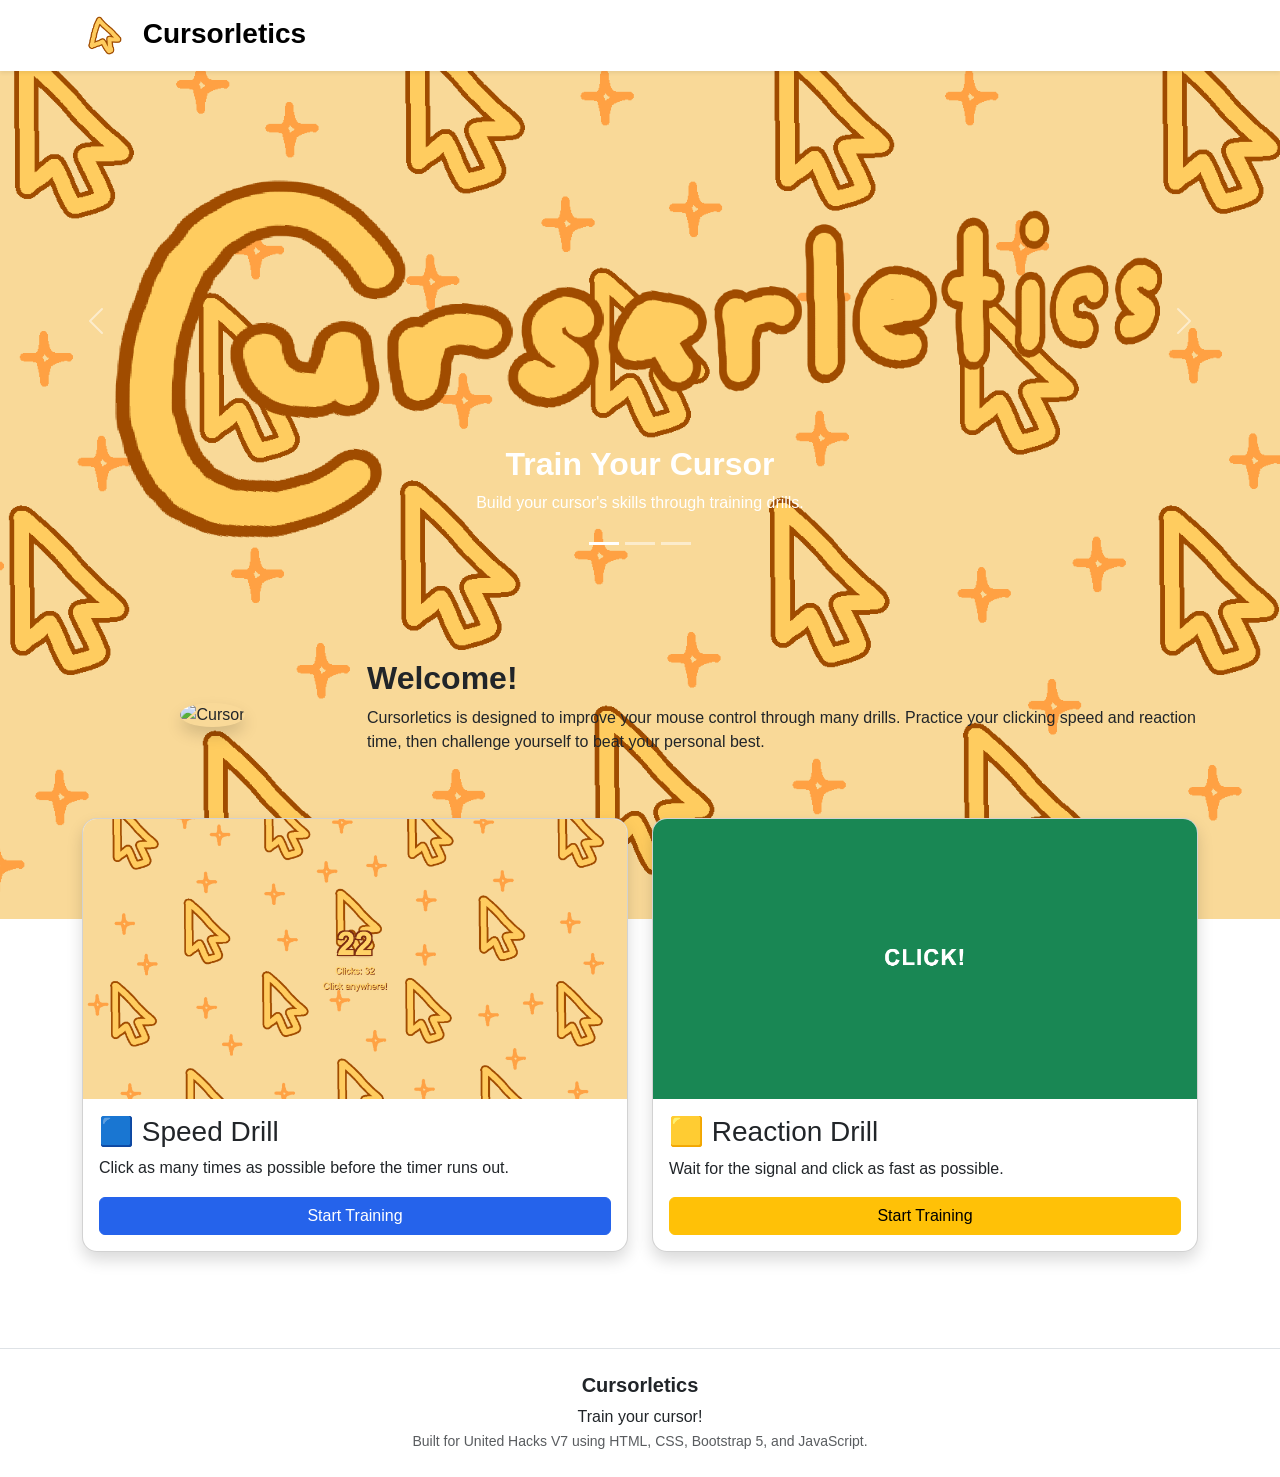
==== index.html @ 6d67061f "CarouselUpdate" ====
<!doctype html>

<html lang="en">
    <head>
        <meta charset="utf-8">
        <meta name="viewport" content="width=device-width, initial-scale=1">
        <title>Cursorletics</title>

        <!-- Bootstrap -->
        <link href="https://cdn.jsdelivr.net/npm/bootstrap@5.3.8/dist/css/bootstrap.min.css" rel="stylesheet">

        <!-- CSS -->
        <link rel="stylesheet" href="style.css">
    </head>

    <body>
        <!--Nav Bar -->
        <nav class="navbar navbar-expand-lg bg-white shadow-sm">
            <div class="container">
                <a class="navbar-brand fw-bold fs-3" href="index.html">
                    <img src="images/CursorleticsLogo.png" width="45" class="me-2">
                    Cursorletics
                </a>
            </div>
        </nav>

        <!-- Carousel -->
        <div id="homepageCarousel" class="carousel slide" data-bs-ride="carousel">
            <div class="carousel-indicators">
                <button type="button" data-bs-target="#homepageCarousel" data-bs-slide-to="0" class="active"></button>
                <button type="button" data-bs-target="#homepageCarousel" data-bs-slide-to="1"></button>
                <button type="button" data-bs-target="#homepageCarousel" data-bs-slide-to="2"></button>
            </div>

            <div class="carousel-inner">
                <div class="carousel-item active">
                    <img src="images/Cursorletics.png" class="d-block w-100" alt="Homepage">
                    <div class="carousel-caption">
                        <h2 class="fw-bold">Train Your Cursor</h2>
                        <p>
                            Build your cursor's skills through training drills.
                        </p>
                    </div>
                </div>

                <div class="carousel-item">
                    <img src="images/SpeedBackground.png" class="d-block w-100" alt="Speed Drill">
                    <div class="carousel-caption">
                        <h2 class="fw-bold">Speed Drill</h2>
                        <p>
                            Improve your clicking speed and beat your personal best.
                        </p>
                    </div>
                </div>

                <div class="carousel-item">
                    <img src="images/ReactionBackground.png" class="d-block w-100" alt="Reaction Drill">
                    <div class="carousel-caption">
                        <h2 class="fw-bold">Reaction Drill</h2>
                        <p>
                            Test your reflexes by reacting as quickly as possible.
                        </p>
                    </div>
                </div>
            </div>

            <button class="carousel-control-prev" type="button"
                data-bs-target="#homepageCarousel" data-bs-slide="prev">
                <span class="carousel-control-prev-icon"></span>
            </button>

            <button class="carousel-control-next" type="button"
                data-bs-target="#homepageCarousel" data-bs-slide="next">
                <span class="carousel-control-next-icon"></span>
            </button>
        </div>

        <!-- Main Content -->
        <main>
            <div class="container py-5">
                <div class="row align-items-center mb-5">
                    <div class="col-lg-3 text-center">
                        <img src="images/default-cursor.png" class="img-fluid rounded-circle shadow" width="180" alt="Cursor">
                    </div>

                    <div class="col-lg-9">
                        <h2 class="fw-bold">Welcome!</h2>
                        <p>
                            Cursorletics is designed to improve your mouse control through many drills.
                            Practice your clicking speed and reaction time, then challenge yourself to beat your personal best.
                        </p>
                    </div>
                </div>

                <!-- Drill Cards -->
                <div class="row g-4">
                    <!-- Speed -->
                    <div class="col-lg-6">
                        <div class="card h-100 shadow">
                            <img src="images/SpeedBackground.png" class="card-img-top" alt="Speed Drill">

                            <div class="card-body d-flex flex-column">
                                <h3 class="card-title">
                                    🟦 Speed Drill
                                </h3>

                                <p class="card-text">
                                    Click as many times as possible before the timer runs out.
                                </p>

                                <a href="speed.html"
                                    class="btn btn-primary mt-auto">
                                    Start Training
                                </a>
                            </div>
                        </div>
                    </div>

                    <!-- Reaction -->
                    <div class="col-lg-6">
                        <div class="card h-100 shadow">

                            <img src="images/ReactionBackground.png" class="card-img-top" alt="Reaction Drill">

                            <div class="card-body d-flex flex-column">
                                <h3 class="card-title">
                                    🟨 Reaction Drill
                                </h3>

                                <p class="card-text">
                                    Wait for the signal and click as fast as possible.
                                </p>

                                <a href="reaction.html"
                                    class="btn btn-warning mt-auto">
                                    Start Training
                                </a>
                            </div>
                        </div>
                    </div>
                </div>
            </div>
        </main>

        <!-- Footer -->
        <footer class="bg-white mt-5 py-4 border-top">
            <div class="container text-center">
                <h5 class="fw-bold mb-2">
                    Cursorletics
                </h5>

                <p class="mb-0">
                    Train your cursor!
                </p>

                <small class="text-muted">
                    Built for United Hacks V7 using HTML, CSS, Bootstrap 5, and JavaScript.
                </small>
            </div>
        </footer>

        <!-- Bootstrap -->
        <script src="https://cdn.jsdelivr.net/npm/bootstrap@5.3.8/dist/js/bootstrap.bundle.min.js"></script>
    </body>
</html>
---- style.css ----
html, body {
    height: 100%;
    margin: 0;
}

body {
    font-family: Arial, Helvetica, sans-serif;
    overflow-x: hidden;
    background-image: url("images/Background.png");
    background-size: 110% auto;
    background-position: center center;
    background-repeat: no-repeat;
    animation: backgroundFloat 10s ease-in-out infinite;
}

@keyframes backgroundFloat {
    0%, 100% {
        background-position: center center;
    }

    50% {
        background-position: center 53%;
    }
}

#homepageCarousel {
    margin-bottom: 40px;
}

.carousel-item img {
    height: 500px;
    object-fit: cover;
}

.card {
    border-radius: 15px;
    overflow: hidden;
}

.btn-primary {
    background-color: #2563EB;
    border-color: #2563EB;
}

.btn-primary:hover {
    background-color: #38BDF8;
    border-color: #38BDF8;
}

footer {
    background-color: rgba(255,255,255,0.9) !important;
}

.custom-nav {
    background-color: rgba(255,255,255,0.85);
    backdrop-filter: blur(10px);
}

.custom-footer {
    background-color: rgba(255,255,255,0.85);
    backdrop-filter: blur(10px);
}
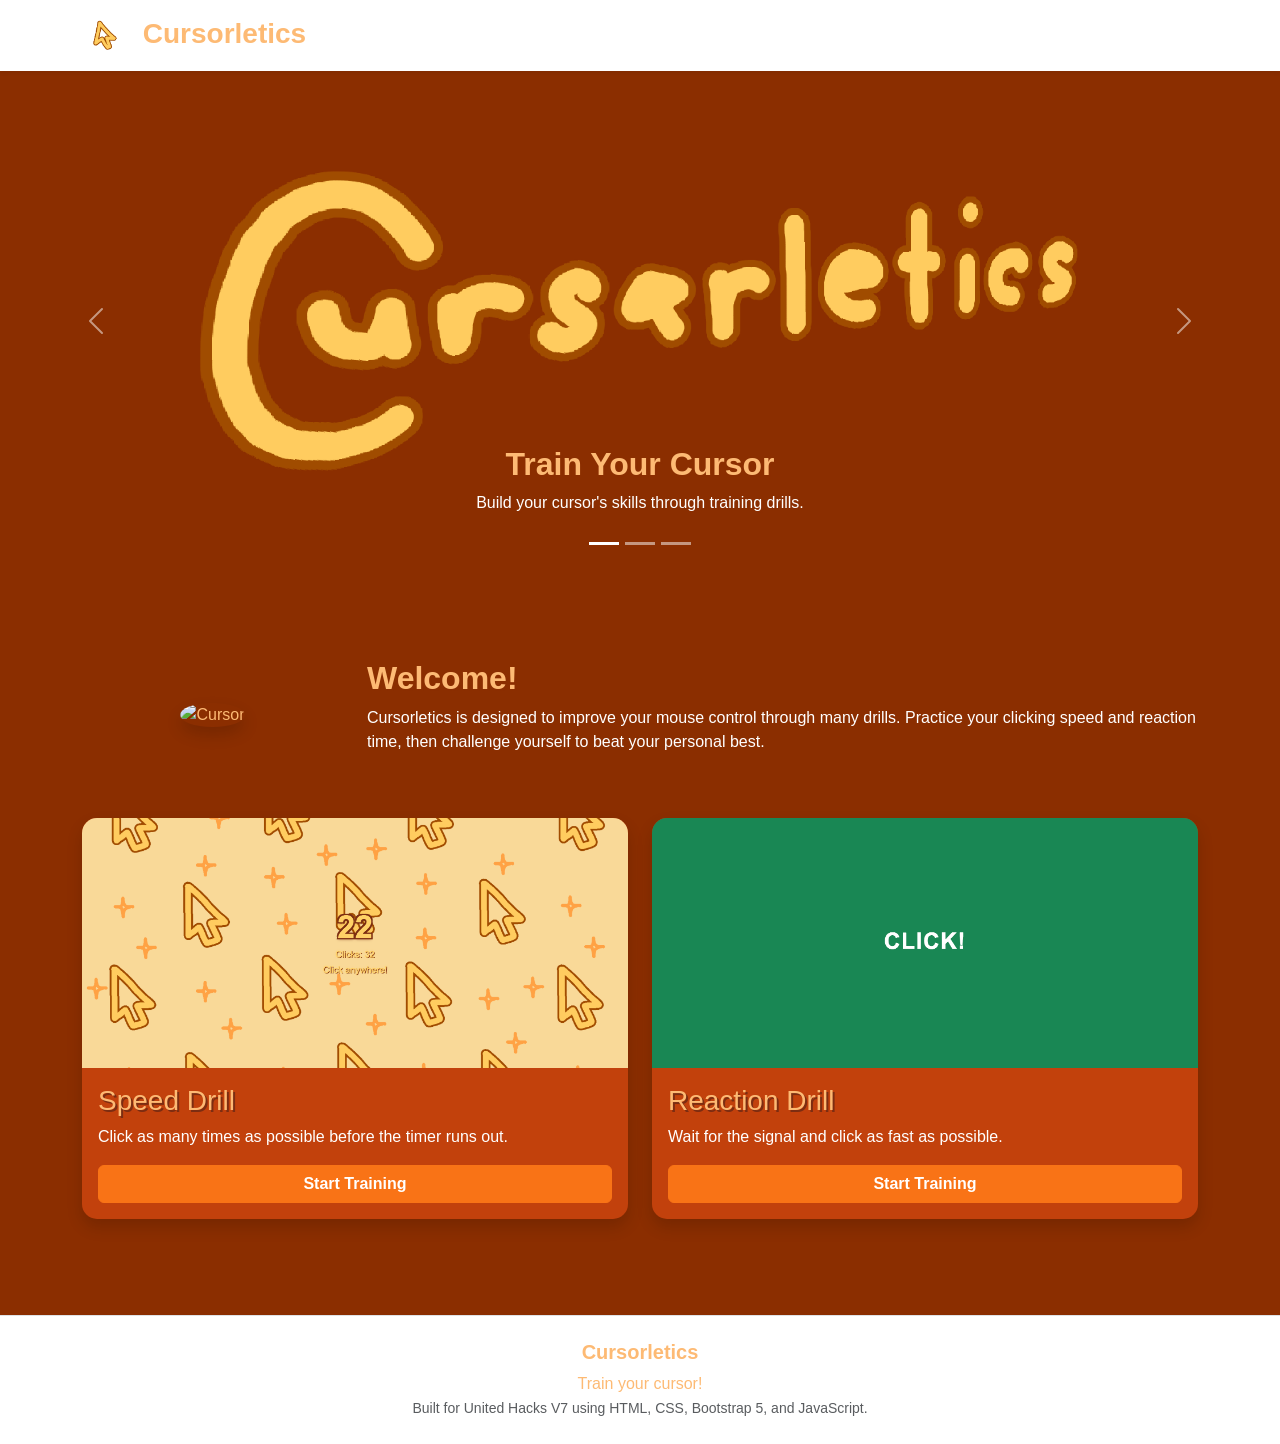
==== commit a99591d4: "HomepageRevamp" ====
--- a/index.html
+++ b/index.html
@@ -96,12 +96,13 @@
                 <div class="row g-4">
                     <!-- Speed -->
                     <div class="col-lg-6">
-                        <div class="card h-100 shadow">
-                            <img src="images/SpeedBackground.png" class="card-img-top" alt="Speed Drill">
-
+                        <div class="card h-100 shadow cursor-card">
+                            <img src="images/SpeedBackground.png" 
+                                class="card-img-top" 
+                                alt="Speed Drill">
                             <div class="card-body d-flex flex-column">
                                 <h3 class="card-title">
-                                    🟦 Speed Drill
+                                    Speed Drill
                                 </h3>
 
                                 <p class="card-text">
@@ -109,7 +110,7 @@
                                 </p>
 
                                 <a href="speed.html"
-                                    class="btn btn-primary mt-auto">
+                                    class="btn btn-orange mt-auto">
                                     Start Training
                                 </a>
                             </div>
@@ -118,13 +119,14 @@
 
                     <!-- Reaction -->
                     <div class="col-lg-6">
-                        <div class="card h-100 shadow">
-
-                            <img src="images/ReactionBackground.png" class="card-img-top" alt="Reaction Drill">
+                        <div class="card h-100 shadow cursor-card">
+                            <img src="images/ReactionBackground.png" 
+                                class="card-img-top" 
+                                alt="Reaction Drill">
 
                             <div class="card-body d-flex flex-column">
                                 <h3 class="card-title">
-                                    🟨 Reaction Drill
+                                    Reaction Drill
                                 </h3>
 
                                 <p class="card-text">
@@ -132,7 +134,7 @@
                                 </p>
 
                                 <a href="reaction.html"
-                                    class="btn btn-warning mt-auto">
+                                    class="btn btn-orange mt-auto">
                                     Start Training
                                 </a>
                             </div>
--- a/style.css
+++ b/style.css
@@ -6,57 +6,107 @@
 body {
     font-family: Arial, Helvetica, sans-serif;
     overflow-x: hidden;
-    background-image: url("images/Background.png");
-    background-size: 110% auto;
-    background-position: center center;
-    background-repeat: no-repeat;
-    animation: backgroundFloat 10s ease-in-out infinite;
+    background-color: #8B2E00;
+    color: #FDBA74;
 }
 
-@keyframes backgroundFloat {
-    0%, 100% {
-        background-position: center center;
-    }
+.custom-nav {
+    background-color: rgba(139,46,0,0.85);
+    backdrop-filter: blur(10px);
+}
 
-    50% {
-        background-position: center 53%;
-    }
+.navbar-brand {
+    color: #FDBA74 !important;
+}
+
+.navbar-brand:hover {
+    color: #FB923C !important;
 }
 
 #homepageCarousel {
-    margin-bottom: 40px;
+    margin-bottom:40px;
 }
 
 .carousel-item img {
-    height: 500px;
-    object-fit: cover;
+    height:500px;
+    object-fit:cover;
 }
 
-.card {
-    border-radius: 15px;
-    overflow: hidden;
+.carousel-caption {
+    text-shadow:
+        2px 2px 0 #8B2E00;
 }
 
-.btn-primary {
-    background-color: #2563EB;
-    border-color: #2563EB;
+.carousel-caption h2 {
+    color:#FDBA74;
 }
 
-.btn-primary:hover {
-    background-color: #38BDF8;
-    border-color: #38BDF8;
+.carousel-caption p {
+    color:white;
 }
 
-footer {
-    background-color: rgba(255,255,255,0.9) !important;
+main h2 {
+    color:#FDBA74;
+    text-shadow: 2px 2px 0 #8B2E00;
 }
 
-.custom-nav {
-    background-color: rgba(255,255,255,0.85);
-    backdrop-filter: blur(10px);
+main p {
+    color:white;
+}
+
+.cursor-card {
+    background-color:#C2410C;
+    border:none;
+    border-radius:15px;
+    overflow:hidden;
+    transition:
+        transform 0.3s ease,
+        box-shadow 0.3s ease;
+}
+
+.cursor-card:hover {
+    transform:translateY(-8px);
+    box-shadow: 0 10px 25px rgba(0,0,0,0.35);
+}
+
+.card-img-top {
+    height:250px;
+    object-fit:cover;
+}
+
+.card-body {
+    color:#FDBA74;
+}
+
+.card-title {
+    color:#FDBA74;
+    text-shadow: 2px 2px 0 #7C2D12;
+
+}
+
+.card-text {
+    color:white;
+}
+
+.btn-orange {
+    background-color:#F97316;
+    border-color:#F97316;
+    color:white;
+    font-weight:bold;
+}
+
+.btn-orange:hover {
+    background-color:#FB923C;
+    border-color:#FB923C;
+    color:#7C2D12;
 }
 
 .custom-footer {
-    background-color: rgba(255,255,255,0.85);
-    backdrop-filter: blur(10px);
+    background-color:rgba(124,45,18,0.9);
+    backdrop-filter:blur(10px);
+    color:#FDBA74;
+}
+
+.custom-footer p {
+    color:white;
 }
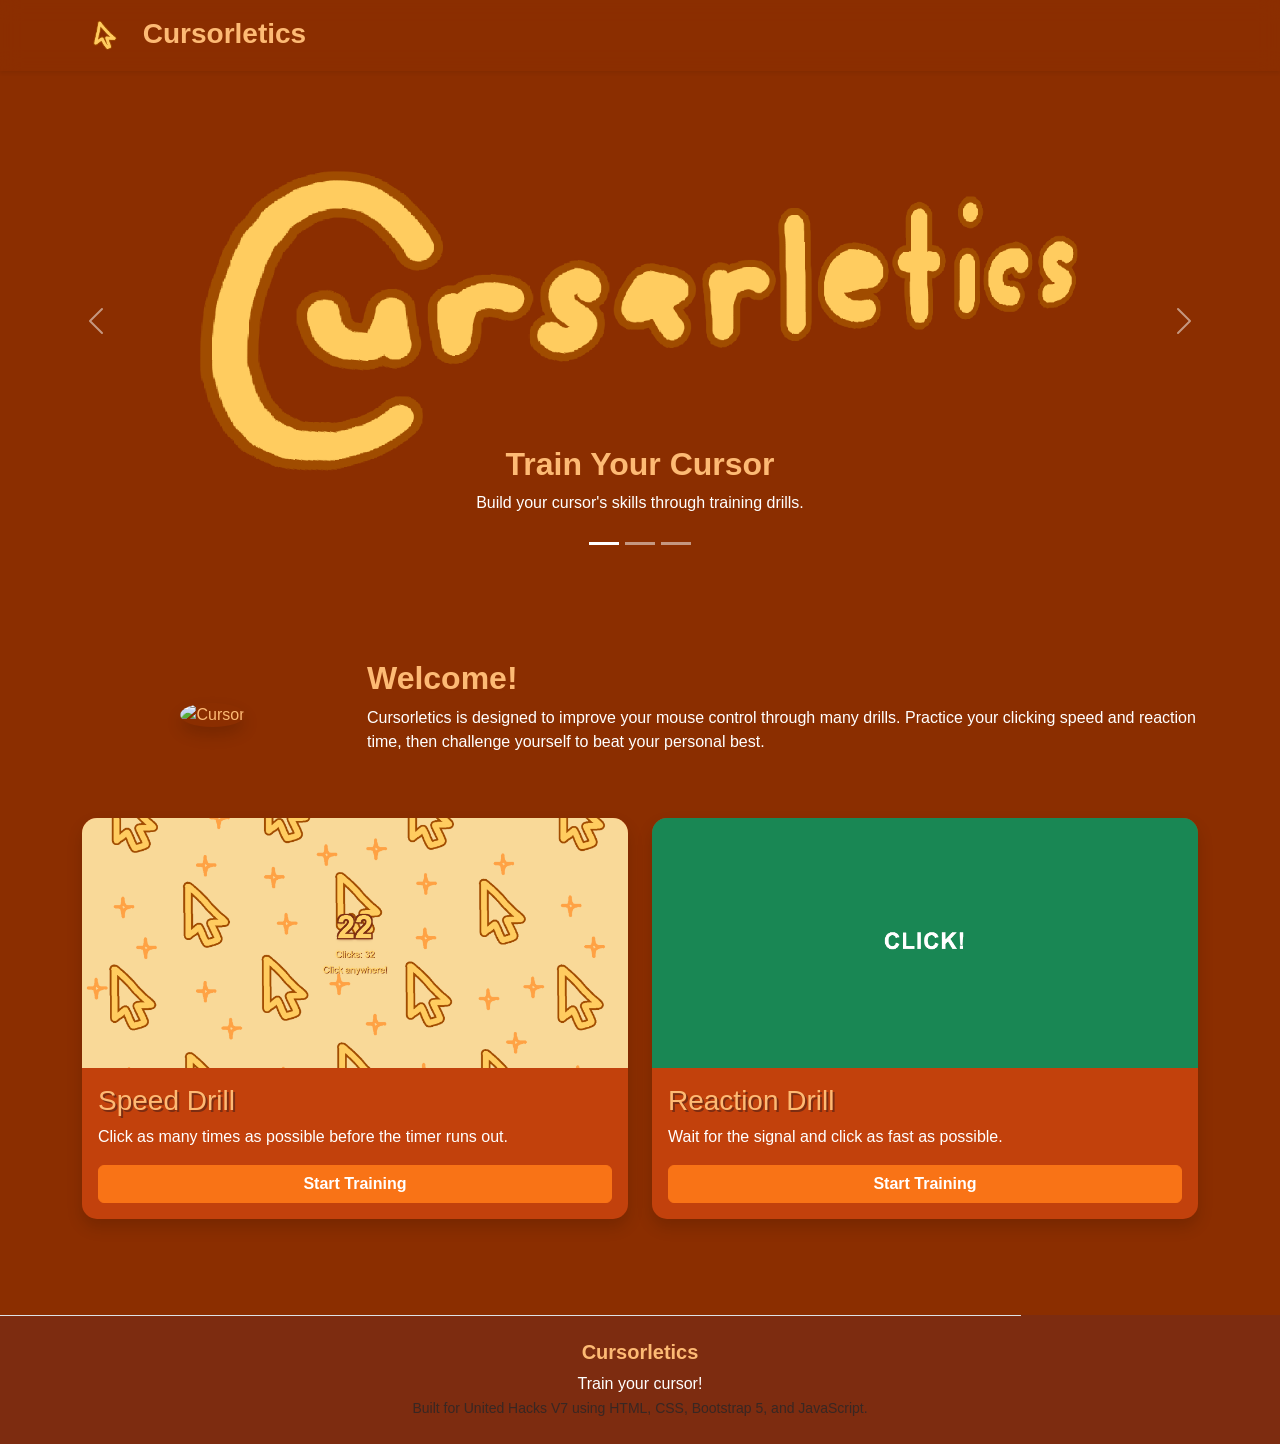
==== commit 6a5c3474: "HomepageRevamp2" ====
--- a/index.html
+++ b/index.html
@@ -15,7 +15,7 @@
 
     <body>
         <!--Nav Bar -->
-        <nav class="navbar navbar-expand-lg bg-white shadow-sm">
+        <nav class="navbar navbar-expand-lg shadow-sm custom-nav">
             <div class="container">
                 <a class="navbar-brand fw-bold fs-3" href="index.html">
                     <img src="images/CursorleticsLogo.png" width="45" class="me-2">
@@ -145,7 +145,7 @@
         </main>
 
         <!-- Footer -->
-        <footer class="bg-white mt-5 py-4 border-top">
+        <footer class="mt-5 py-4 border-top custom-footer">
             <div class="container text-center">
                 <h5 class="fw-bold mb-2">
                     Cursorletics
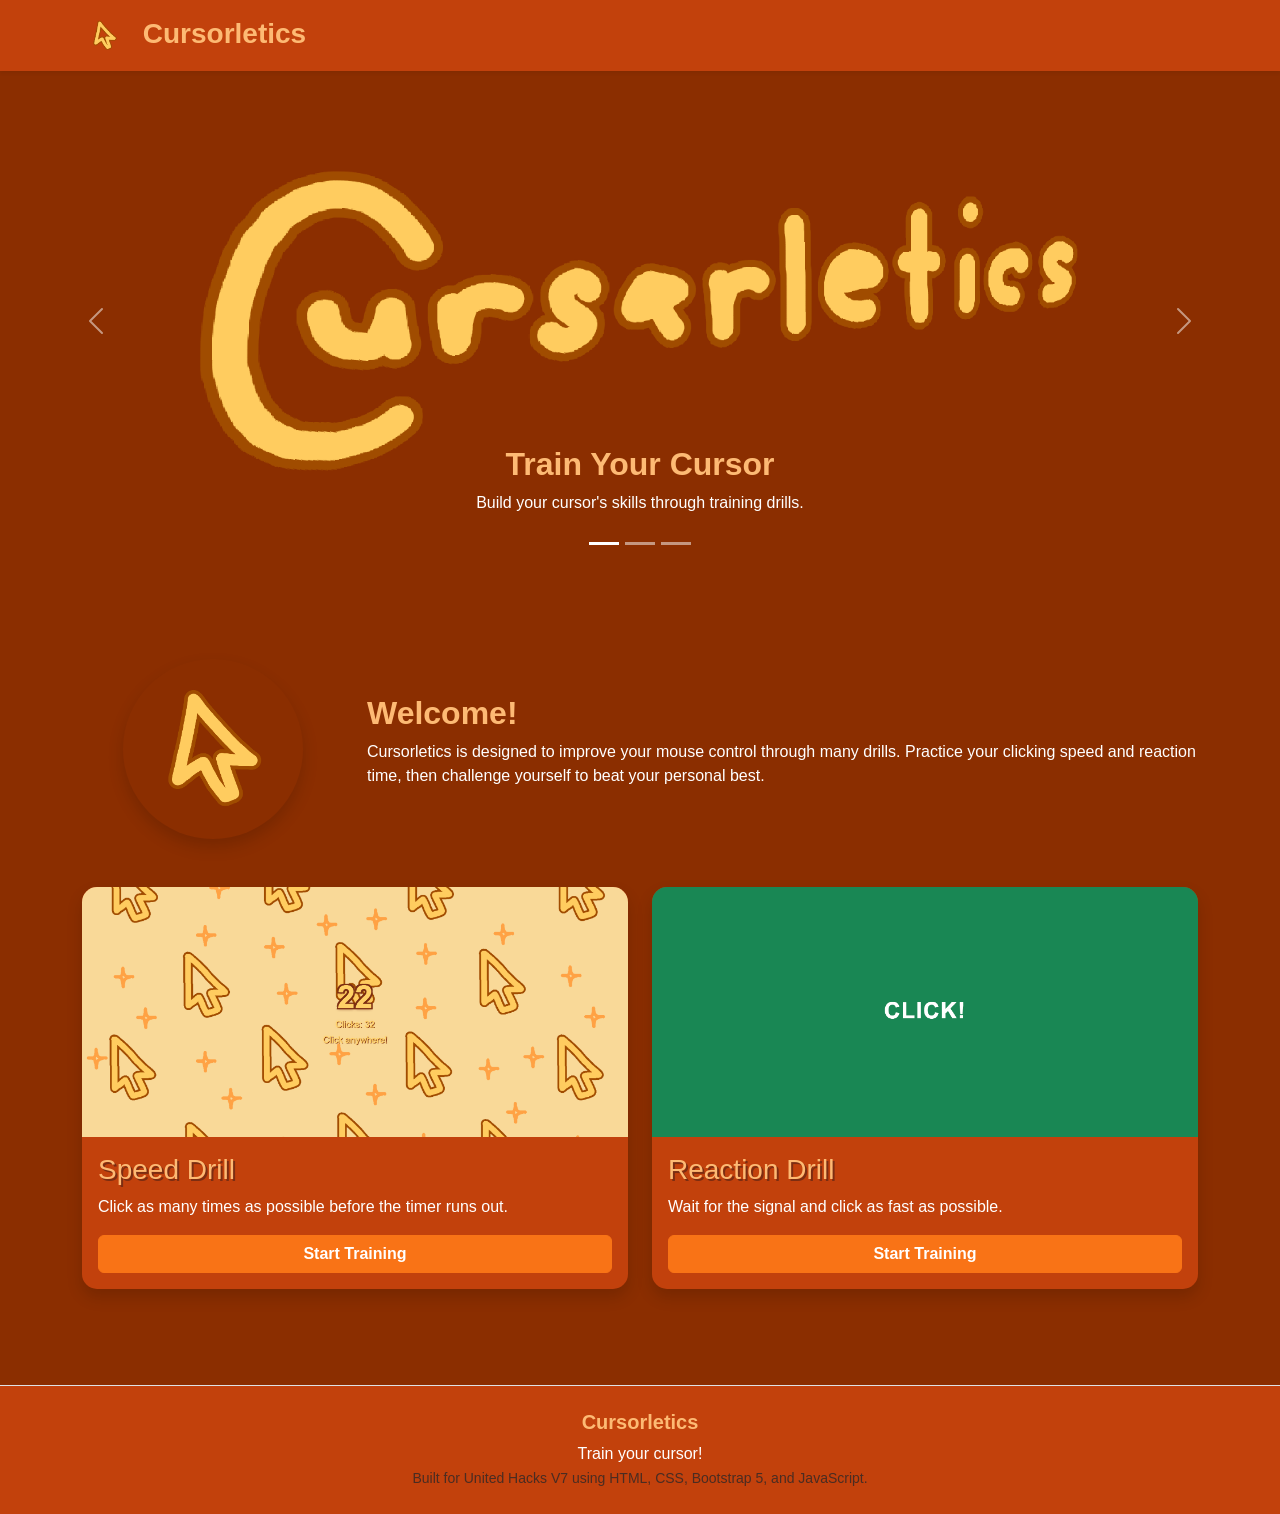
==== commit cb67b65a: "HomepageRevamp3" ====
--- a/index.html
+++ b/index.html
@@ -80,7 +80,7 @@
             <div class="container py-5">
                 <div class="row align-items-center mb-5">
                     <div class="col-lg-3 text-center">
-                        <img src="images/default-cursor.png" class="img-fluid rounded-circle shadow" width="180" alt="Cursor">
+                        <img src="images/CursorleticsLogo.png" class="img-fluid rounded-circle shadow" width="180" alt="Cursor">
                     </div>
 
                     <div class="col-lg-9">
--- a/style.css
+++ b/style.css
@@ -11,7 +11,7 @@
 }
 
 .custom-nav {
-    background-color: rgba(139,46,0,0.85);
+    background-color: #C2410C;
     backdrop-filter: blur(10px);
 }
 
@@ -102,7 +102,7 @@
 }
 
 .custom-footer {
-    background-color:rgba(124,45,18,0.9);
+    background-color: #C2410C;
     backdrop-filter:blur(10px);
     color:#FDBA74;
 }
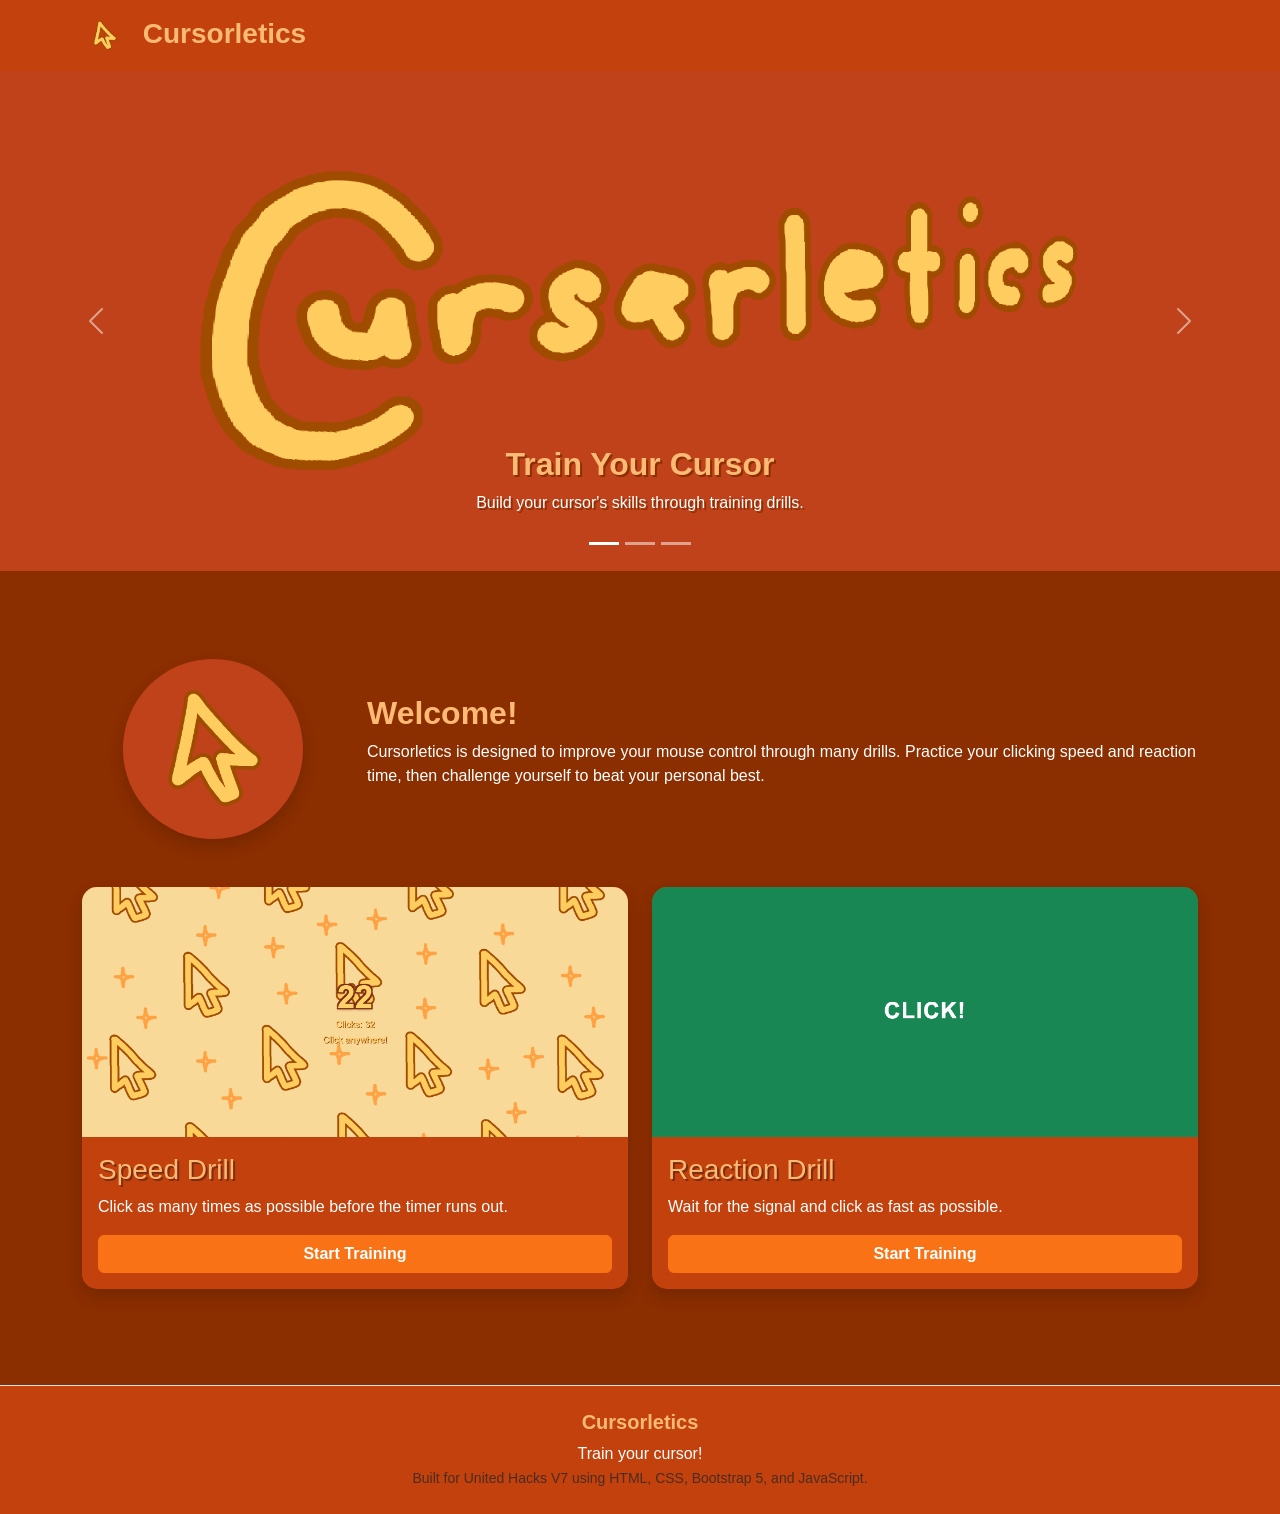
==== commit af651ccc: "BugFixingFinal" ====
--- a/index.html
+++ b/index.html
@@ -80,7 +80,7 @@
             <div class="container py-5">
                 <div class="row align-items-center mb-5">
                     <div class="col-lg-3 text-center">
-                        <img src="images/CursorleticsLogo.png" class="img-fluid rounded-circle shadow" width="180" alt="Cursor">
+                        <img src="images/CursorleticsWelcome.png" class="img-fluid rounded-circle shadow" width="180" alt="Cursor">
                     </div>
 
                     <div class="col-lg-9">
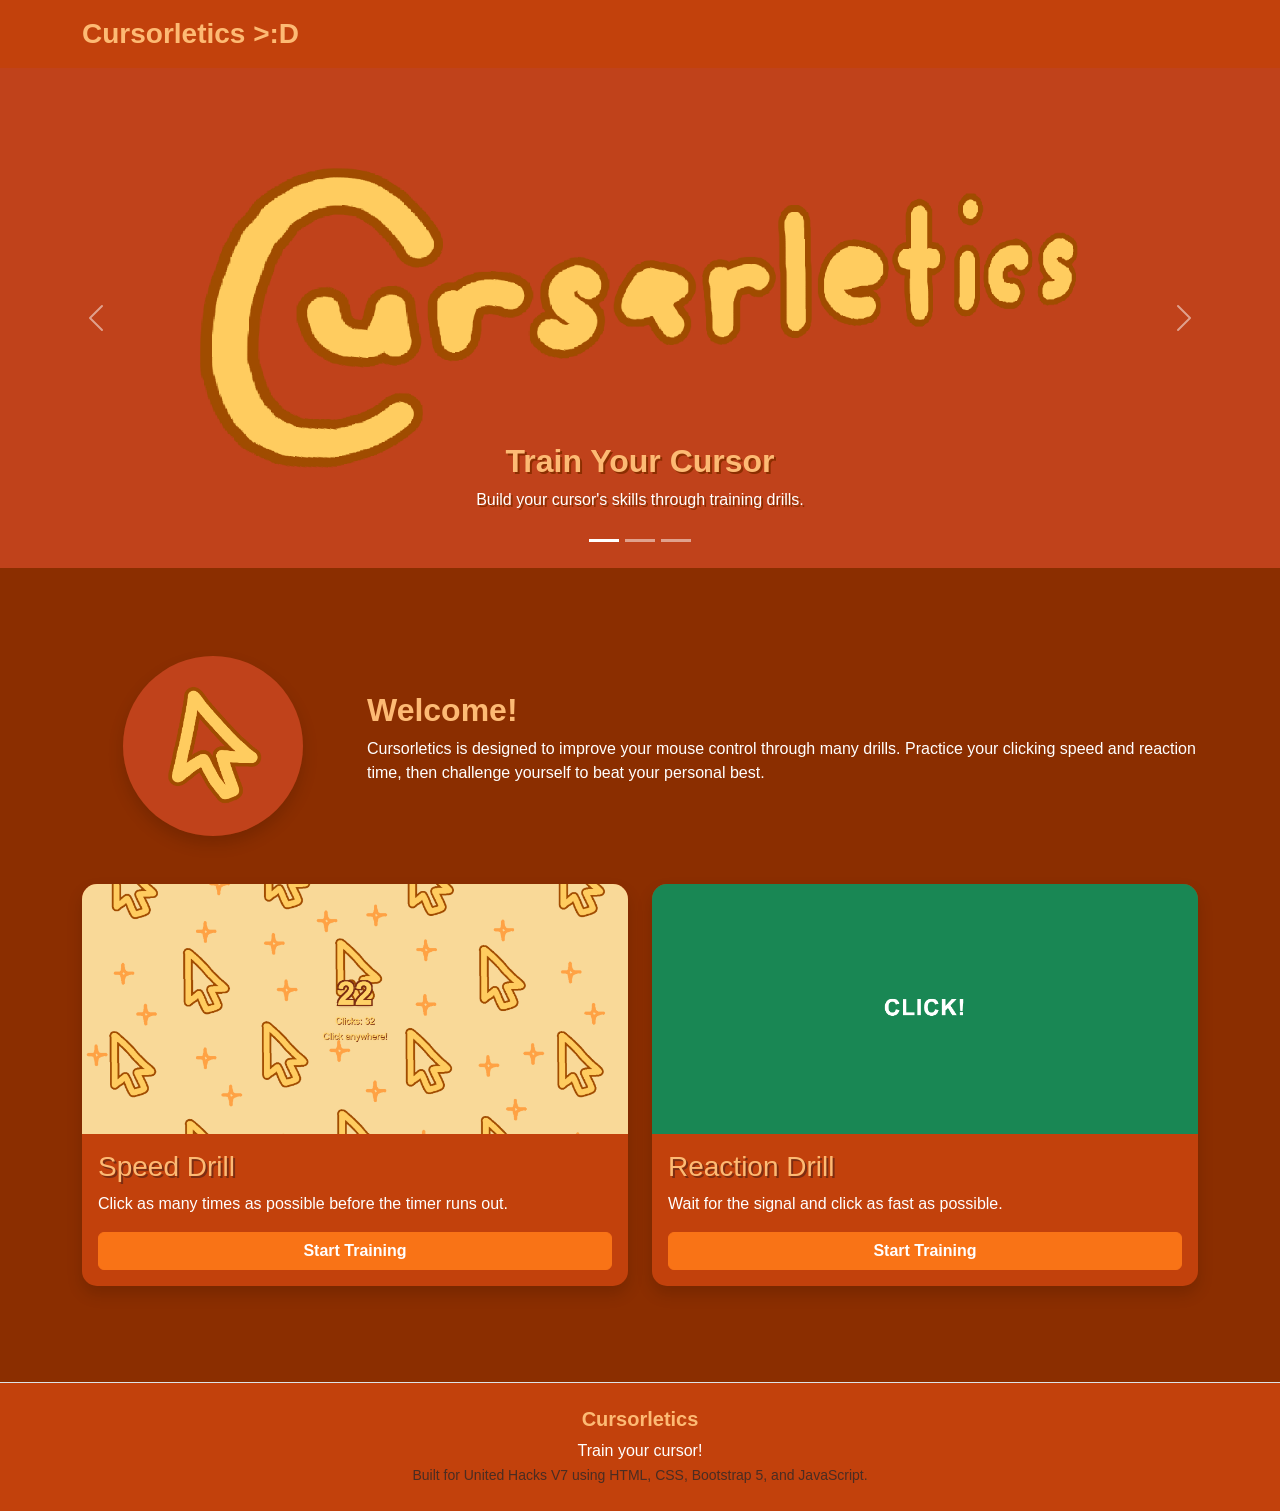
==== commit 4be769fb: "NavbarUpdate" ====
--- a/index.html
+++ b/index.html
@@ -18,8 +18,7 @@
         <nav class="navbar navbar-expand-lg shadow-sm custom-nav">
             <div class="container">
                 <a class="navbar-brand fw-bold fs-3" href="index.html">
-                    <img src="images/CursorleticsLogo.png" width="45" class="me-2">
-                    Cursorletics
+                    Cursorletics >:D
                 </a>
             </div>
         </nav>
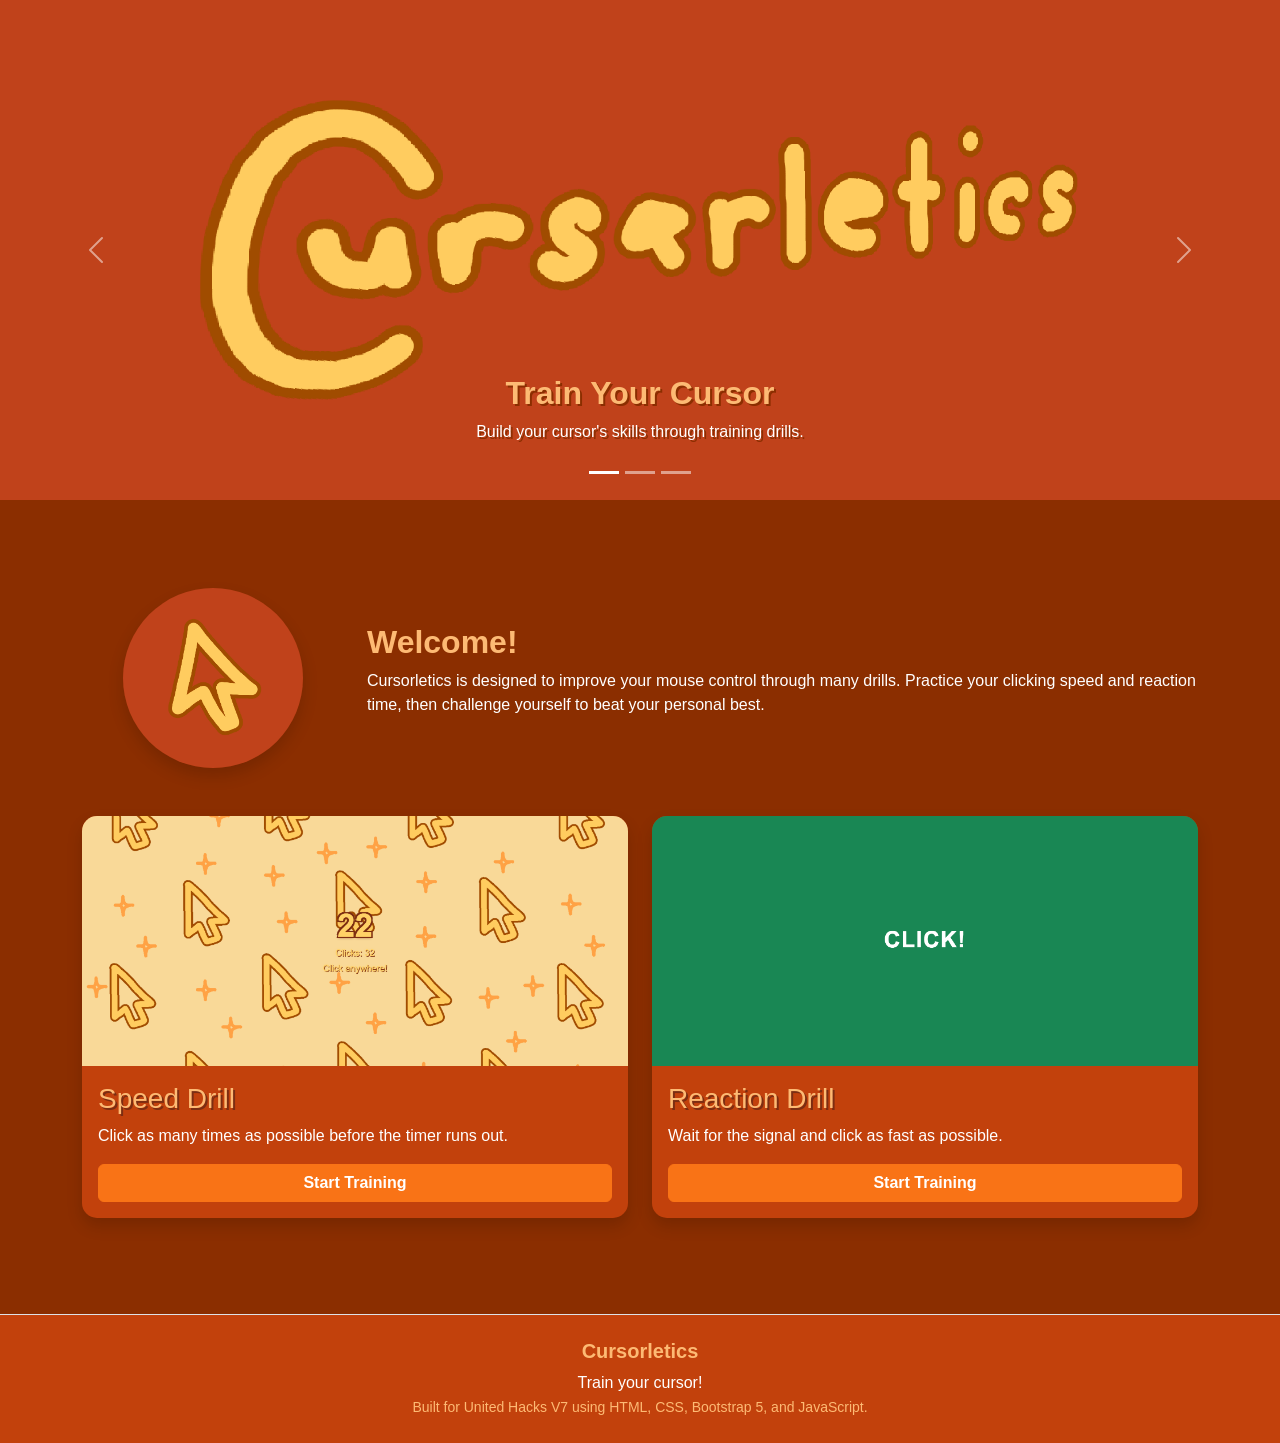
==== commit 23b10cd9: "NavbarRemoval" ====
--- a/index.html
+++ b/index.html
@@ -14,7 +14,7 @@
     </head>
 
     <body>
-        <!--Nav Bar -->
+        <!-- Nav Bar
         <nav class="navbar navbar-expand-lg shadow-sm custom-nav">
             <div class="container">
                 <a class="navbar-brand fw-bold fs-3" href="index.html">
@@ -22,6 +22,7 @@
                 </a>
             </div>
         </nav>
+        -->
 
         <!-- Carousel -->
         <div id="homepageCarousel" class="carousel slide" data-bs-ride="carousel">
@@ -154,7 +155,7 @@
                     Train your cursor!
                 </p>
 
-                <small class="text-muted">
+                <small>
                     Built for United Hacks V7 using HTML, CSS, Bootstrap 5, and JavaScript.
                 </small>
             </div>
--- a/style.css
+++ b/style.css
@@ -10,6 +10,7 @@
     color: #FDBA74;
 }
 
+/*
 .custom-nav {
     background-color: #C2410C;
     backdrop-filter: blur(10px);
@@ -22,6 +23,7 @@
 .navbar-brand:hover {
     color: #FB923C !important;
 }
+*/
 
 #homepageCarousel {
     margin-bottom:40px;
